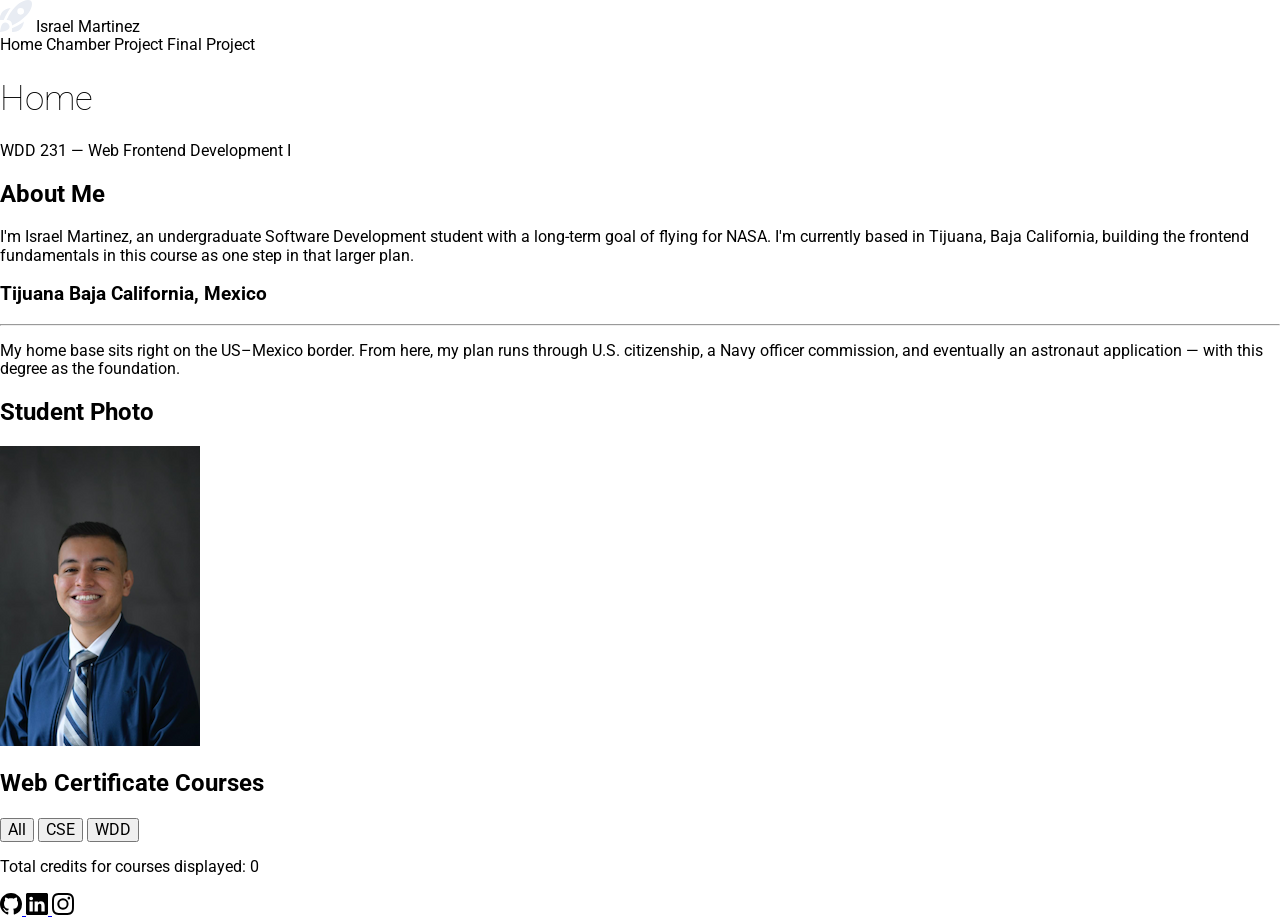
==== index.html @ c10d9149 "Final" ====
<!DOCTYPE html>
<html lang="en">
<head>

    <meta charset="UTF-8">
    <meta name="viewport" content="width=device-width, initial-scale=1.0">
    <title>Israel Martinez | WDD 231</title>
    <meta name="description" content="Israel Martinez's BYU-Idaho WDD 231 course home page">
    <meta name="author" content="Israel Martinez">

    <link rel="stylesheet" href="styles/normalize.css">
    <link rel="stylesheet" href="styles/larger.css">
    <link rel="stylesheet" href="styles/small.css">

    <link rel="preconnect" href="https://fonts.googleapis.com">
    <link rel="preconnect" href="https://fonts.gstatic.com" crossorigin>
    <link href="https://fonts.googleapis.com/css2?family=Roboto:wght@100;400&display=swap" rel="stylesheet">

    <script src="scripts/navigation.js" defer></script>
    <script src="scripts/date.js" defer></script>
    <script src="scripts/course.js" defer></script>
</head>
<body>

    <header class="site-header">
         <div class="brand">
            <img src="images/rocket.svg" alt="" class="brand-mark" width="32" height="32">
            <span class="brand-name"> Israel Martinez </span>
         </div>
         <button id="navToggle" class="nav-toggle" aria-label="Open navigation menu" aria-expanded="false" aria-controls="primaryNav">
         <span class="hamburger"></span>
        </button>
        <nav>
        <a>Home</a>
        <a>Chamber Project</a>
        <a>Final Project</a>
        </nav>
    </header>

    

    <main>
    <h1>Home</h1>
    <p class="mission-line">WDD 231 — Web Frontend Development I</p>
 
    <div class="grid-container">
 
      <section class="card" id="about">
        <h2>About Me</h2>
        <div class="card-content">
          <div class="about-top">
            <p>I'm Israel Martinez, an undergraduate Software Development student with a
              long-term goal of flying for NASA. I'm currently based in Tijuana, Baja California,
              building the frontend fundamentals in this course as one step in that larger plan.</p>
          </div>
          <h3>Tijuana Baja California, Mexico</h3>
          <hr>
          <p>My home base sits right on the US–Mexico border. From here, my plan runs through
            U.S. citizenship, a Navy officer commission, and eventually an astronaut application —
            with this degree as the foundation.</p>
        </div>
      </section>
 
      <section class="card" id="photo">
        <h2>Student Photo</h2>
        <div class="card-content photo-content">
          <img src="images/profile.png" alt="Profile Photo Israel Martinez" class="student-photo">
        </div>
      </section>
 
      <section class="card" id="courses">
        <h2>Web Certificate Courses</h2>
        <div class="card-content">
          <div class="filter-buttons">
            <button class="filter-btn active" data-filter="All">All</button>
            <button class="filter-btn" data-filter="CSE">CSE</button>
            <button class="filter-btn" data-filter="WDD">WDD</button>
          </div>
          <div id="courseList" class="course-list" aria-live="polite"></div>
          <p class="credit-readout">Total credits for courses displayed: <span id="totalCredits" class="mono">0</span></p>
        </div>
      </section>
 
    </div>
  </main>

    <footer>
        <div class="footer-social"></div>
        <a href="https://github.com/learsiml-afk" target="_blank" rel="noopener" aria-label="GitHub profile">
            <img src="images/github.svg" alt="Github logo" width="22" height="22">
        </a>
        <a href="https://www.linkedin.com/in/israel-martinez-lopez/" target="_blank" rel="noopener" aria-label="Linkedin profile">
            <img src="images/linkedin.svg" alt="Linkedin logo" width="22" height="22">
        </a>
        <a href="https://www.instagram.com" target="_blank" rel="noopener" aria-label="Instagram profile">
            <img src="images/instagram.svg" alt="Instagram logo" width="22" height="22">
        </a>

    </footer>
</body>
</html>
---- styles/larger.css ----
@media screen and (min-width: 768px) {

  .nav-toggle {
    display: none;
  }

  .primary-nav {
    display: flex;
    flex-direction: row;
    background-color: transparent;
    border-top: none;
  }

  .nav-link {
    border-bottom: none;
  }

  main h1 {
    font-size: 2.2rem;
  }

  .grid-container {
    grid-template-columns: 2fr 1fr;
  }

  #courses {
    grid-column: 1 / 3;
  }

  .course-list {
    grid-template-columns: 1fr 1fr;
  }
}

@media screen and (min-width: 1100px) {
  .course-list {
    grid-template-columns: 1fr 1fr 1fr;
  }
}
---- styles/small.css ----
body{
    font-family: "Roboto", sans-serif;
    font-weight: 400;
}

h1{
font-weight: 100;
}
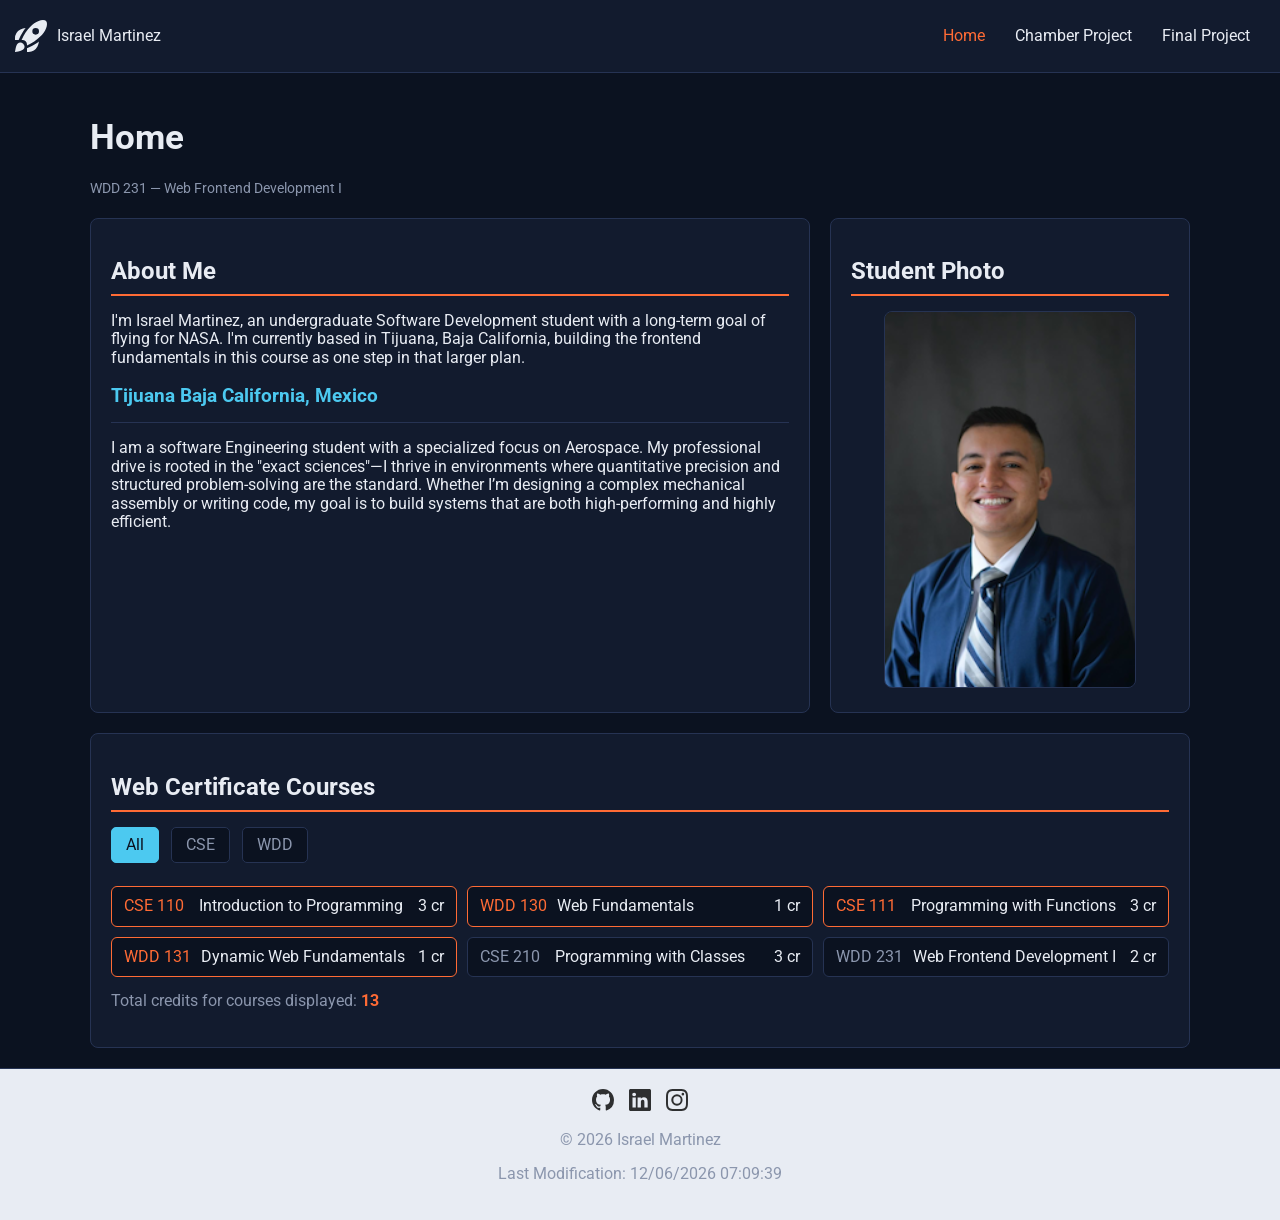
==== commit 9d38b74c: "final final" ====
--- a/index.html
+++ b/index.html
@@ -9,12 +9,12 @@
     <meta name="author" content="Israel Martinez">
 
     <link rel="stylesheet" href="styles/normalize.css">
+    <link rel="stylesheet" href="styles/small.css">
     <link rel="stylesheet" href="styles/larger.css">
-    <link rel="stylesheet" href="styles/small.css">
 
     <link rel="preconnect" href="https://fonts.googleapis.com">
     <link rel="preconnect" href="https://fonts.gstatic.com" crossorigin>
-    <link href="https://fonts.googleapis.com/css2?family=Roboto:wght@100;400&display=swap" rel="stylesheet">
+    <link href="https://fonts.googleapis.com/css2?family=Roboto:wght@100;400;700&display=swap" rel="stylesheet">
 
     <script src="scripts/navigation.js" defer></script>
     <script src="scripts/date.js" defer></script>
@@ -30,11 +30,11 @@
          <button id="navToggle" class="nav-toggle" aria-label="Open navigation menu" aria-expanded="false" aria-controls="primaryNav">
          <span class="hamburger"></span>
         </button>
-        <nav>
-        <a>Home</a>
-        <a>Chamber Project</a>
-        <a>Final Project</a>
-        </nav>
+        <nav id="primaryNav" class="primary-nav">
+        <a href="index.html" class="nav-link current" aria-current="page">Home</a>
+        <a href="chamber/index.html" class="nav-link">Chamber Project</a>
+        <a href="#" class="nav-link">Final Project</a>
+</nav>
     </header>
 
     
@@ -55,9 +55,7 @@
           </div>
           <h3>Tijuana Baja California, Mexico</h3>
           <hr>
-          <p>My home base sits right on the US–Mexico border. From here, my plan runs through
-            U.S. citizenship, a Navy officer commission, and eventually an astronaut application —
-            with this degree as the foundation.</p>
+          <p>I am a software Engineering student with a specialized focus on Aerospace. My professional drive is rooted in the "exact sciences"—I thrive in environments where quantitative precision and structured problem-solving are the standard. Whether I’m designing a complex mechanical assembly or writing code, my goal is to build systems that are both high-performing and highly efficient.</p>
         </div>
       </section>
  
@@ -85,7 +83,7 @@
   </main>
 
     <footer>
-        <div class="footer-social"></div>
+    <div class="footer-social">
         <a href="https://github.com/learsiml-afk" target="_blank" rel="noopener" aria-label="GitHub profile">
             <img src="images/github.svg" alt="Github logo" width="22" height="22">
         </a>
@@ -95,7 +93,10 @@
         <a href="https://www.instagram.com" target="_blank" rel="noopener" aria-label="Instagram profile">
             <img src="images/instagram.svg" alt="Instagram logo" width="22" height="22">
         </a>
+    </div>
+    <p>&copy; <span id="currentyear"></span> Israel Martinez</p>
+    <p id="lastModified"></p>
+</footer>
 
-    </footer>
 </body>
 </html>
--- a/styles/small.css
+++ b/styles/small.css
@@ -1,8 +1,247 @@
-body{
-    font-family: "Roboto", sans-serif;
-    font-weight: 400;
-}
-
-h1{
-font-weight: 100;
+
+:root {
+  --bg-color: #0b1220;
+  --card-color: #121b2e;
+  --border-color: #263353;
+  --orange: #ff6b35;
+  --blue: #4cc9f0;
+  --text-color: #e8ecf3;
+  --gray-text: #8b96ad;
+}
+
+body {
+  background-color: var(--bg-color);
+  color: var(--text-color);
+  font-family: "Roboto", sans-serif;
+}
+
+h1, h2, h3 {
+  font-family: "Roboto", sans-serif;
+}
+
+a {
+  color: var(--blue);
+  text-decoration: none;
+}
+
+.site-header {
+  display: flex;
+  flex-wrap: wrap;
+  align-items: center;
+  justify-content: space-between;
+  background-color: var(--card-color);
+  border-bottom: 1px solid var(--border-color);
+  padding: 15px;
+}
+
+.brand {
+  display: flex;
+  align-items: center;
+  gap: 10px;
+}
+
+.brand-name {
+  font-family: "Roboto", sans-serif;
+  font-weight: 400;
+}
+
+.nav-toggle {
+  display: flex;
+  align-items: center;
+  justify-content: center;
+  cursor: pointer;
+  background: none;
+  border: 1px solid var(--border-color);
+  border-radius: 5px;
+  width: 40px;
+  height: 36px;
+}
+
+.hamburger {
+  position: relative;
+  display: block;
+  width: 20px;
+  height: 2px;
+  background-color: var(--text-color);
+}
+
+.hamburger::before,
+.hamburger::after {
+  content: "";
+  position: absolute;
+  left: 0;
+  width: 20px;
+  height: 2px;
+  background-color: var(--text-color);
+}
+
+.hamburger::before { top: -6px; }
+.hamburger::after  { top: 6px; }
+
+.primary-nav {
+  display: none;
+  flex-direction: column;
+  width: 100%;
+  background-color: var(--card-color);
+  border-top: 1px solid var(--border-color);
+}
+
+.primary-nav.open {
+  display: flex;
+}
+
+.nav-link {
+  padding: 12px 15px;
+  color: var(--text-color);
+  border-bottom: 1px solid var(--border-color);
+}
+
+.nav-link:hover {
+  color: var(--orange);
+}
+
+.nav-link.current {
+  color: var(--orange);
+}
+
+main {
+  padding: 20px 15px;
+  max-width: 1100px;
+  margin: 0 auto;
+}
+
+.mission-line {
+  color: var(--gray-text);
+  font-size: 0.9rem;
+  margin-bottom: 20px;
+}
+
+.grid-container {
+  display: grid;
+  grid-template-columns: 1fr;
+  gap: 20px;
+}
+
+.card {
+  background-color: var(--card-color);
+  border: 1px solid var(--border-color);
+  border-radius: 8px;
+  padding: 20px;
+}
+
+.card h2 {
+  border-bottom: 2px solid var(--orange);
+  padding-bottom: 8px;
+  margin-bottom: 15px;
+}
+
+.card-content h3 {
+  color: var(--blue);
+  margin-bottom: 8px;
+}
+
+.card-content hr {
+  border: none;
+  border-top: 1px solid var(--border-color);
+  margin: 15px 0;
+}
+
+.photo-content {
+  text-align: center;
+}
+
+.student-photo {
+  width: 100%;
+  max-width: 250px;
+  border-radius: 8px;
+  border: 1px solid var(--border-color);
+}
+
+.filter-buttons {
+  margin-bottom: 15px;
+}
+
+.filter-btn {
+  background-color: var(--bg-color);
+  color: var(--gray-text);
+  border: 1px solid var(--border-color);
+  border-radius: 5px;
+  padding: 8px 14px;
+  margin-right: 8px;
+  margin-bottom: 8px;
+  cursor: pointer;
+}
+
+.filter-btn.active {
+  background-color: var(--blue);
+  color: var(--bg-color);
+  border-color: var(--blue);
+}
+
+.course-list {
+  display: grid;
+  grid-template-columns: 1fr;
+  gap: 10px;
+}
+
+.course-card {
+  display: flex;
+  justify-content: space-between;
+  align-items: center;
+  background-color: var(--bg-color);
+  border: 1px solid var(--border-color);
+  border-radius: 6px;
+  padding: 10px 12px;
+}
+
+.course-card.completed {
+  border-color: var(--orange);
+}
+
+.course-card.completed .course-id {
+  color: var(--orange);
+}
+
+.course-id {
+  color: var(--gray-text);
+  min-width: 65px;
+}
+
+.course-title {
+  flex: 1;
+  padding: 0 10px;
+}
+
+.credit-readout {
+  margin-top: 15px;
+  color: var(--gray-text);
+}
+
+#totalCredits {
+  color: var(--orange);
+  font-weight: bold;
+}
+
+footer {
+  background-color: var(--text-color);
+  border-top: 1px solid var(--border-color);
+  text-align: center;
+  color: var(--gray-text);
+  padding: 20px 15px;
+}
+
+.footer-social {
+  display: flex;
+  justify-content: center;
+  gap: 15px;
+  margin-bottom: 10px;
+}
+
+.footer-social a {
+  display: block;
+  opacity: 0.8;
+}
+
+.footer-social a:hover {
+  opacity: 1;
 }
--- a/styles/larger.css
+++ b/styles/larger.css
@@ -7,6 +7,7 @@
   .primary-nav {
     display: flex;
     flex-direction: row;
+    width: auto;
     background-color: transparent;
     border-top: none;
   }
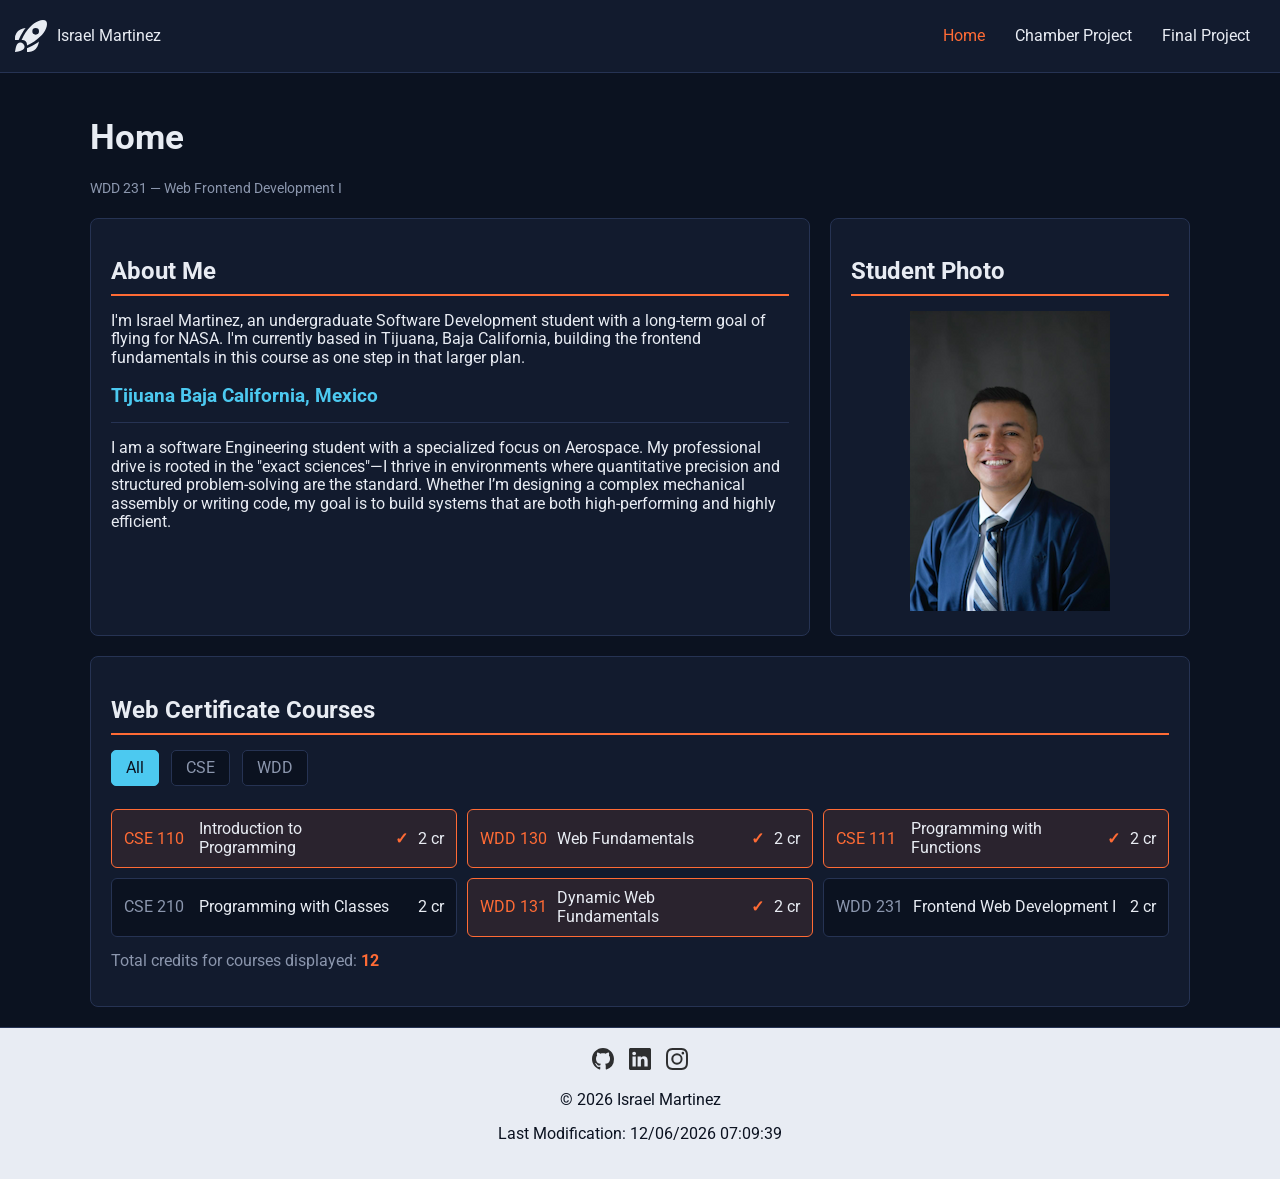
==== commit 387afb1a: "profile" ====
--- a/index.html
+++ b/index.html
@@ -62,7 +62,7 @@
       <section class="card" id="photo">
         <h2>Student Photo</h2>
         <div class="card-content photo-content">
-          <img src="images/profile.png" alt="Profile Photo Israel Martinez" class="student-photo">
+          <img src="images/profile.png" alt="Profile Photo Israel Martinez" width="200" height="300"  loading="lazy">
         </div>
       </section>
  
--- a/styles/small.css
+++ b/styles/small.css
@@ -196,6 +196,7 @@
 
 .course-card.completed {
   border-color: var(--orange);
+  background-color: rgba(255, 107, 53, 0.1);
 }
 
 .course-card.completed .course-id {
@@ -215,6 +216,12 @@
 .credit-readout {
   margin-top: 15px;
   color: var(--gray-text);
+
+}
+.course-check {
+  color: var(--orange);
+  font-weight: bold;
+  padding-right: 10px;
 }
 
 #totalCredits {
@@ -226,7 +233,7 @@
   background-color: var(--text-color);
   border-top: 1px solid var(--border-color);
   text-align: center;
-  color: var(--gray-text);
+  color: var(--bg-color);
   padding: 20px 15px;
 }
 
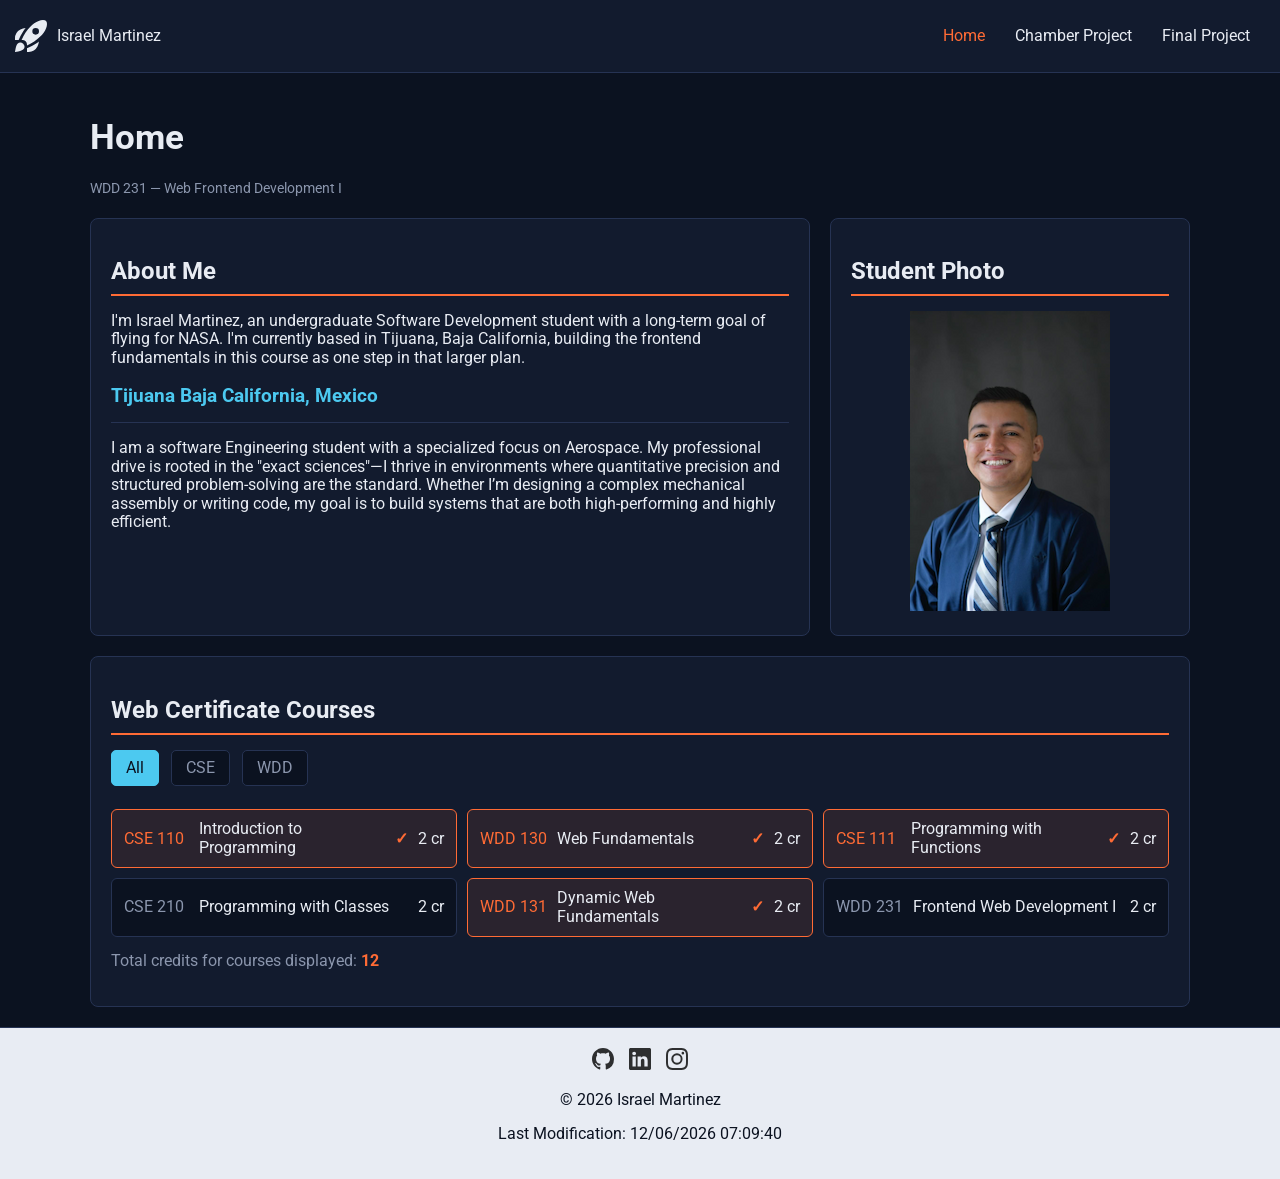
==== commit b528ec3d: "Separate chamber home and directory pages, fix links" ====
--- a/index.html
+++ b/index.html
@@ -24,7 +24,7 @@
 
     <header class="site-header">
          <div class="brand">
-            <img src="images/rocket.svg" alt="" class="brand-mark" width="32" height="32">
+            <img src="images/rocket.svg" alt="logo home page " class="brand-mark" width="32" height="32">
             <span class="brand-name"> Israel Martinez </span>
          </div>
          <button id="navToggle" class="nav-toggle" aria-label="Open navigation menu" aria-expanded="false" aria-controls="primaryNav">
